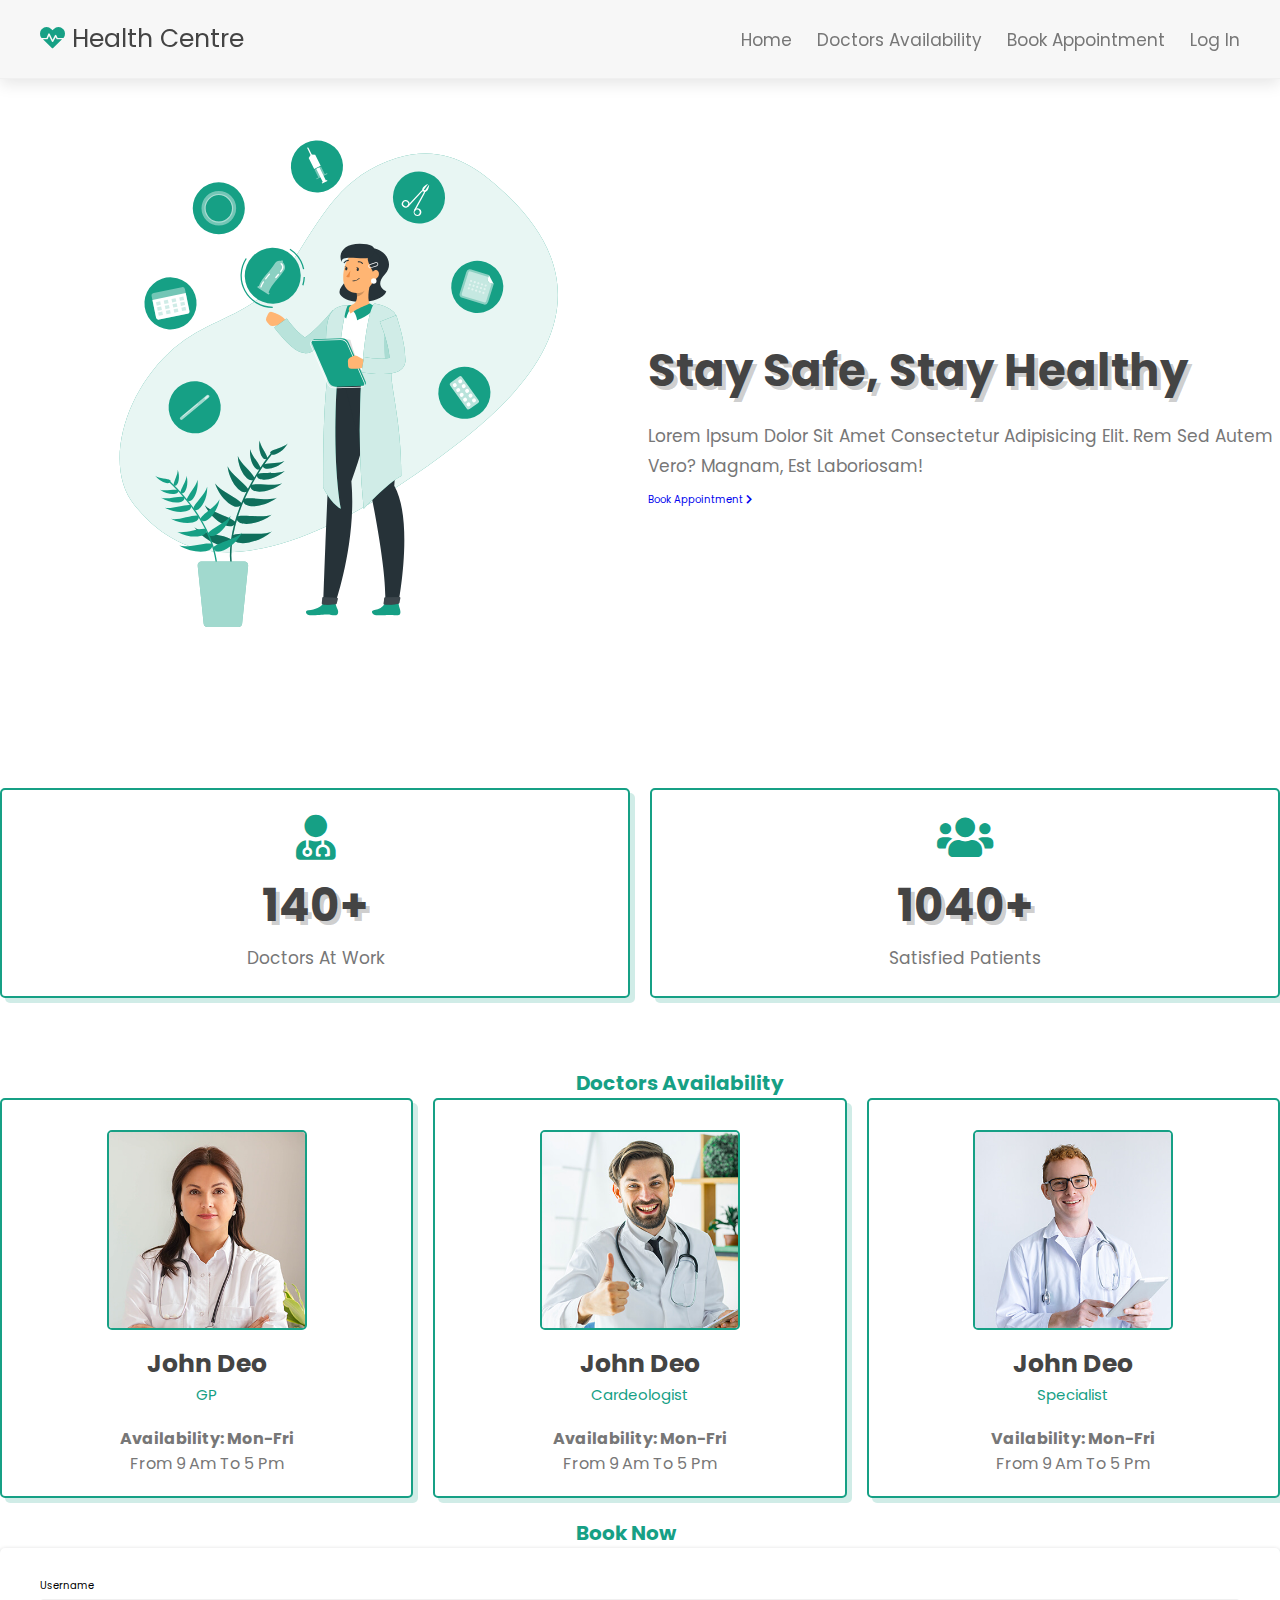
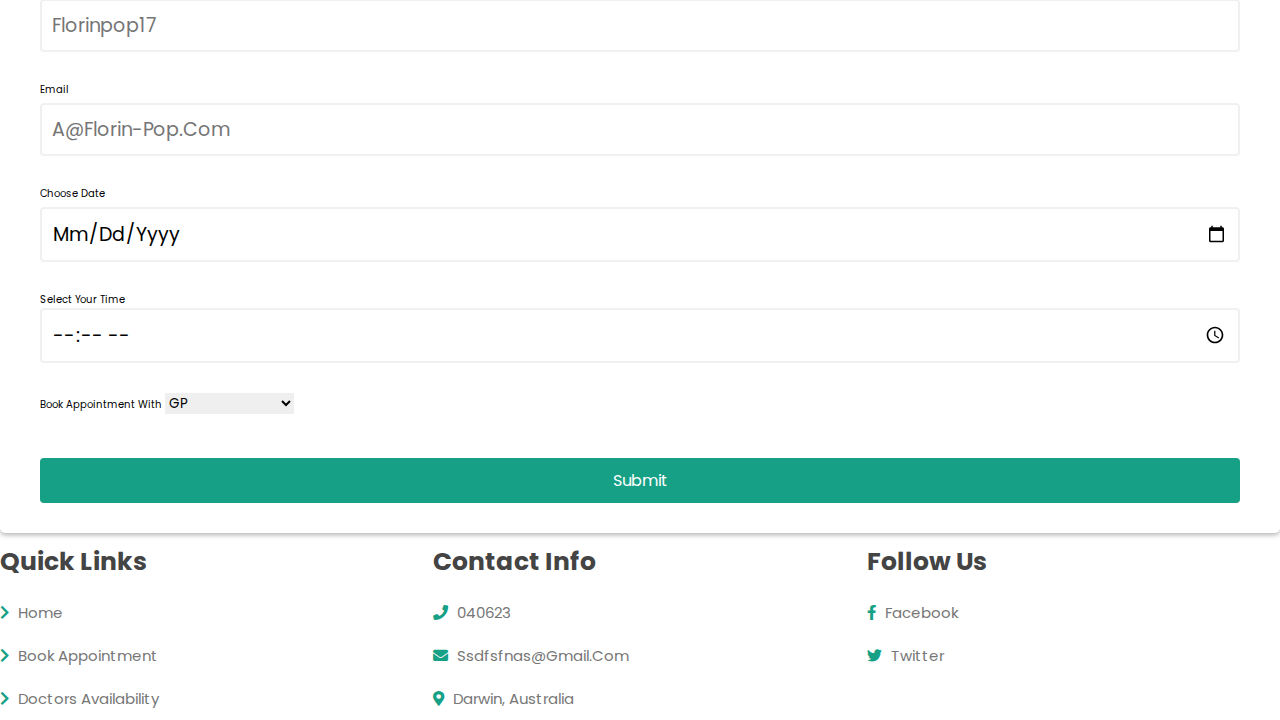
==== index.html @ 56c71dce "Add files via upload" ====
<!DOCTYPE html>
<html lang="en">
<head>
    <meta charset="UTF-8">
    <meta http-equiv="X-UA-Compatible" content="IE=edge">
    <meta name="viewport" content="width=device-width, initial-scale=1.0">
    <title>Online Appontment Book </title>

    <!-- font awesome cdn link  -->
    <link rel="stylesheet" href="https://cdnjs.cloudflare.com/ajax/libs/font-awesome/5.15.4/css/all.min.css">

    <!-- custom css file link  -->
    <link rel="stylesheet" href="css/style.css">

</head>
<body>
    
<!-- header section starts  -->

<header class="header">

    <a href="#" class="logo"> <i class="fas fa-heartbeat"></i> Health Centre </a>

    <nav class="navbar">
        <a href="#home">home</a>
        
        <a href="#doctors">Doctors Availability</a>
        <a href="#book ">Book Appointment</a>
        
        <a href="login.html">Log In</a>
    </nav>

    <div id="menu-btn" class="fas fa-bars"></div>

</header>

<!-- header section ends -->

<!-- home section starts  -->

<section class="home" id="home">

    <div class="image">
        <img src="image/home-img.svg" alt="">
    </div>

    <div class="content">
        <h3>stay safe, stay healthy</h3>
        <p>Lorem ipsum dolor sit amet consectetur adipisicing elit. Rem sed autem vero? Magnam, est laboriosam!</p>
        <a href="#book" class="btn"> Book Appointment <span class="fas fa-chevron-right"></span> </a>
    </div>

</section>

<!-- home section ends -->

<!-- icons section starts  -->

<section class="icons-container">

    <div class="icons">
        <i class="fas fa-user-md"></i>
        <h3>140+</h3>
        <p>doctors at work</p>
    </div>

    <div class="icons">
        <i class="fas fa-users"></i>
        <h3>1040+</h3>
        <p>satisfied patients</p>
    </div>

    

</section>

<!-- icons section ends -->






<!-- doctors section starts  -->

<section class="doctors" id="doctors">

    <h1 class="heading"> Doctors <span>Availability</span> </h1>

    <div class="box-container">

        <div class="box">
            <img src="image/doc-1.jpg" alt="">
            <h3>john deo</h3>
            <span>GP</span>
            <div class="share">
                <b>Availability: Mon-Fri</b>
                <br>
                <p1>from 9 am to 5 pm</p1> 
            </div>
        </div>

        <div class="box">
            <img src="image/doc-2.jpg" alt="">
            <h3>john deo</h3>
            <span>Cardeologist</span>
            <div class="share">
               <b>Availability: Mon-Fri</b>
               <br>
               <p1>from 9 am to 5 pm</p1> 
            </div>
        </div>

        <div class="box">
            <img src="image/doc-3.jpg" alt="">
            <h3>john deo</h3>
            <span>Specialist</span>
            <div class="share">
                <b>vailability: Mon-Fri</b>
                <br>
                <p1>from 9 am to 5 pm</p1> 
            </div>
        </div>

      
        </div>

    </div>

</section>

<!-- doctors section ends -->

<!-- booking section starts   -->

<section class="book" id="book">

    <h1 class="heading"> <span>book</span> now </h1>    

    <div class="container">
       
        <form class="form" id="form" class="form" action="submit.html" method="post" name="form" onsubmit="return validated()">
            <div class="form-control">
                <label for="username">Username</label>
                <input type="text" placeholder="florinpop17" id="username" />
                <i class="fas fa-check-circle"></i>
                <i class="fas fa-exclamation-circle"></i>
                <small>Error message</small>
            </div>
            <div class="form-control">
                <label for="username">Email</label>
                <input type="email" placeholder="a@florin-pop.com" id="email" />
                <i class="fas fa-check-circle"></i>
                <i class="fas fa-exclamation-circle"></i>
                <small>Error message</small>
            </div>


            <div class="form-control">
                <label for="Date">Choose date</label>
                <input type="date">
                </div>
                <div class="form-control">
                <p> Select Your Time</p>
                <input type="time">
                </div>
                <div class="form-control">
                    <label for="Appointment">Book Appointment with </label>
                    <select name="select" id="#">
                    <option value="1">GP</option>
                    <option value="2">Heart Specialist</option>
                    <option value="3">Cardiologist</option>
                    <option value="4">Anthoropologist</option>
                    
                    </select>
                    </div>



           
            
            <button>Submit</button>
        </form>
    </div>
    

</section>

<!-- booking section ends -->
 






<!-- footer section starts  -->

<section class="footer">

    <div class="box-container">

        <div class="box">
            <h3>quick links</h3>
            <a href="#"> <i class="fas fa-chevron-right"></i> home </a>
            <a href="#"> <i class="fas fa-chevron-right"></i> Book Appointment </a>
            <a href="#"> <i class="fas fa-chevron-right"></i> Doctors Availability </a>
      
        </div>


        <div class="box">
            <h3>contact info</h3>
            <a href="#"> <i class="fas fa-phone"></i> 040623 </a>
           
            <a href="#"> <i class="fas fa-envelope"></i> ssdfsfnas@gmail.com </a>
            
            <a href="#"> <i class="fas fa-map-marker-alt"></i> darwin, Australia </a>
        </div>

        <div class="box">
            <h3>follow us</h3>
            <a href="#"> <i class="fab fa-facebook-f"></i> facebook </a>
            <a href="#"> <i class="fab fa-twitter"></i> twitter </a>
            
        </div>

    </div>

   
</section>

<!-- footer section ends -->


















<!-- custom js file link  -->
<script src="js/script.js"></script>

</body>
</html>
---- css/style.css ----
@import url('https://fonts.googleapis.com/css2?family=Poppins:wght@100;200;300;400;500;600;700&display=swap');
@import url('https://fonts.googleapis.com/css?family=Muli&display=swap');
@import url('https://fonts.googleapis.com/css?family=Open+Sans:400,500&display=swap');

:root{
    --green:#16a085;
    --black:#444;
    --light-color:#777;
    --box-shadow:.5rem .5rem 0 rgba(22, 160, 133, .2);
    --text-shadow:.4rem .4rem 0 rgba(0, 0, 0, .2);
    --border:.2rem solid var(--green);
}

*{
    font-family: 'Poppins', sans-serif;
    margin:0; padding: 0;
    box-sizing: border-box;
    outline: none; border: none;
    text-transform: capitalize;
    transition: all .2s ease-out;
    text-decoration: none;
}

html{
    font-size: 62.5%;
    overflow-x: hidden;
    scroll-padding-top: 7rem;
    scroll-behavior: smooth;
}


.header{
    padding:2rem 9%;
    position: fixed;
    font-size: 2rem;
    top:0; left: 0; right: 0;
    z-index: 1000;
    box-shadow: 0 .5rem 1.5rem rgba(0, 0, 0, .1);
    display: flex;
    align-items: center;
    justify-content: space-between;
    background: #fff;
}

.header .logo{
    font-size: 2.5rem;
    color: var(--black);
}

.header .logo i{
    color: var(--green);
}

.header .navbar a{
    font-size: 1.7rem;
    color: var(--light-color);
    margin-left: 2rem;
}

.header .navbar a:hover{
    color: var(--green);
}

#menu-btn{
    font-size: 2.5rem;
    border-radius: .5rem;
    background: #eee;
    color:var(--green);
    padding: 1rem 1.5rem;
    cursor: pointer;
    display: none;
}

.home{
    display: flex;
    align-items: center;
    flex-wrap: wrap;
    gap:1.5rem;
    padding-top: 10rem;
}

.home .image{
    flex:1 1 45rem;
}

.home .image img{
    width: 100%;
}

.home .content{
    flex:1 1 45rem;
}

.home .content h3{
    font-size: 4.5rem;
    color:var(--black);
    line-height: 1.8;
    text-shadow: var(--text-shadow);
}

.home .content p{
    font-size: 1.7rem;
    color:var(--light-color);
    line-height: 1.8;
    padding: 1rem 0;
}

.icons-container{
    display: grid;
    gap:2rem;
    grid-template-columns: repeat(auto-fit, minmax(20rem, 1fr));
    padding-top: 5rem;
    padding-bottom: 5rem;
}

.icons-container .icons{
    border:var(--border);
    box-shadow: var(--box-shadow);
    border-radius: .5rem;
    text-align: center;
    padding: 2.5rem;
}

.icons-container .icons i{
    font-size: 4.5rem;
    color:var(--green);
    padding-bottom: .7rem;
}

.icons-container .icons h3{
    font-size: 4.5rem;
    color:var(--black);
    padding: .5rem 0;
    text-shadow: var(--text-shadow);
}

.icons-container .icons p{
    font-size: 1.7rem;
    color:var(--light-color);
}





.doctors .box-container{
    display: grid;
    grid-template-columns: repeat(auto-fit, minmax(30rem, 1fr));
    gap:2rem;
}

.doctors .box-container .box{
    text-align: center;
    background:#fff;
    border-radius: .5rem;
    border:var(--border);
    box-shadow: var(--box-shadow);
    padding:2rem;
}

.doctors .box-container .box img{
    height: 20rem;
    border:var(--border);
    border-radius: .5rem;
    margin-top: 1rem;
    margin-bottom: 1rem;
}

.doctors .box-container .box h3{
    color:var(--black);
    font-size: 2.5rem;
}

.doctors .box-container .box span{
    color:var(--green);
    font-size: 1.5rem;
}

.doctors .box-container .box .share{
    padding-top: 2rem;
}

.doctors .box-container .box .share b, p1 {
   color:var(--light-color);
   font-size: 12pt;
}


.doctors .box-container .box .share a{
    height: 5rem;
    width: 5rem;
    line-height: 4.5rem;
    font-size: 2rem;
    color:var(--green);
    border-radius: .5rem;
    border:var(--border);
    margin:.3rem;
}

.doctors .box-container .box .share a:hover{
    background:var(--green);
    color:#fff;
    box-shadow: var(--box-shadow);
}



.container {
	background-color: #fff;
	border-radius: 5px;
	box-shadow: 0 2px 5px rgba(0, 0, 0, 0.3);
	overflow: hidden;
	width: 100%;
	max-width: 100%;
}

.header {
	border-bottom: 1px solid #f0f0f0;
	background-color: #f7f7f7;
	padding: 20px 40px;
}

.header h2 {
	margin: 0;
}
.heading{
   
    color:var(--green);
    margin-top: 2rem;
    margin-left: 45%;
    font-size: 2rem;
   
}

.form {
	padding: 30px 40px;	
}

.form-control {
	margin-bottom: 10px;
	padding-bottom: 20px;
	position: relative;
}

.form-control label {
	display: inline-block;
	margin-bottom: 5px;
}

.form-control input {
	border: 2px solid #f0f0f0;
	border-radius: 4px;
	display: block;
	font-family: inherit;
	font-size: 19px;
	padding: 10px;
	width: 100%;
}

.form-control input:focus {
	outline: 0;
	border-color: #777;
}

.form-control.success input {
	border-color: #2ecc71;
}

.form-control.error input {
	border-color: #e74c3c;
}

.form-control i {
	visibility: hidden;
	position: absolute;
	top: 40px;
	right: 10px;
}

.form-control.success i.fa-check-circle {
	color: #2ecc71;
	visibility: visible;
}

.form-control.error i.fa-exclamation-circle {
	color: #e74c3c;
	visibility: visible;
}

.form-control small {
	color: #e74c3c;
	position: absolute;
	bottom: 0;
	left: 0;
	visibility: hidden;
}

.form-control.error small {
	visibility: visible;
}

.form button {
	background-color:var(--green);
	border: 2px solid var(red);
	border-radius: 4px;
	color: #fff;
	display: block;
	font-family: inherit;
	font-size: 16px;
	padding: 10px;
	margin-top: 20px;
	width: 100%;
}



.footer .box-container{
    display: grid;
    grid-template-columns: repeat(auto-fit, minmax(22rem, 1fr));
    gap:2rem;
}

.footer .box-container .box h3{
    font-size: 2.5rem;
    color:var(--black);
    padding: 1rem 0;
}

.footer .box-container .box a{
    display: block;
    font-size: 1.5rem;
    color:var(--light-color);
    padding: 1rem 0;
}

.footer .box-container .box a i{
    padding-right: .5rem;
    color:var(--green);
}

.footer .box-container .box a:hover i{
    padding-right:2rem;
}

.footer .credit{
    padding: 1rem;
    padding-top: 2rem;
    margin-top: 2rem;
    text-align: center;
    font-size: 2rem;
    color:var(--light-color);
    border-top: .1rem solid rgba(0, 0, 0, .1);
}

.footer .credit span{
    color:var(--green);
}









/* media queries  */
@media (max-width:991px){

    html{
        font-size: 55%;
    }

    .header{
        padding: 2rem;
    }

    section{
        padding:2rem;
    }

}

@media (max-width:768px){

    #menu-btn{
        display: initial;
    }

    .header .navbar{
        position: absolute;
        top:115%; right: 2rem;
        border-radius: .5rem;
        box-shadow: var(--box-shadow);
        width: 30rem;
        border: var(--border);
        background: #fff;
        transform: scale(0);
        opacity: 0;
        transform-origin: top right;
        transition: none;
    }

    .header .navbar.active{
        transform: scale(1);
        opacity: 1;
        transition: .2s ease-out;
    }

    .header .navbar a{
        font-size: 2rem;
        display: block;
        margin:2.5rem;
    }

}

@media (max-width:450px){

    html{
        font-size: 50%;
    }

}
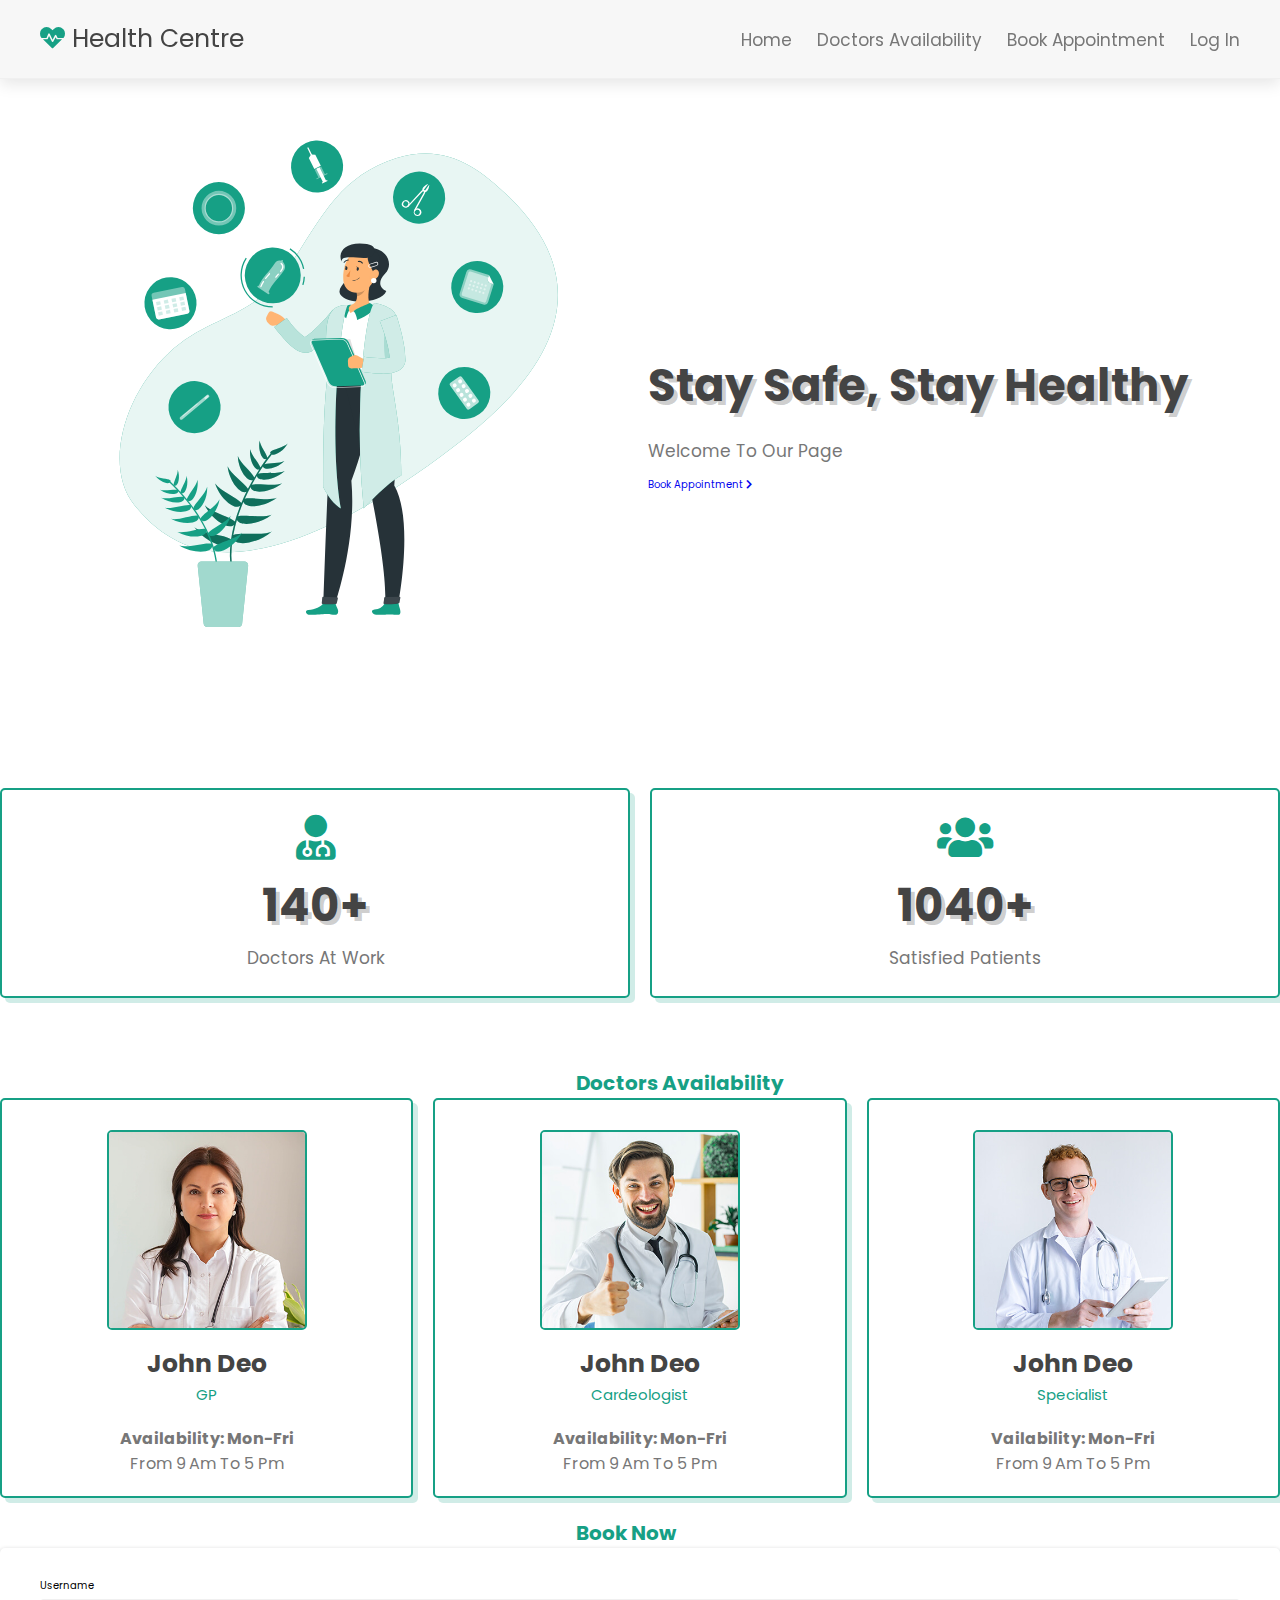
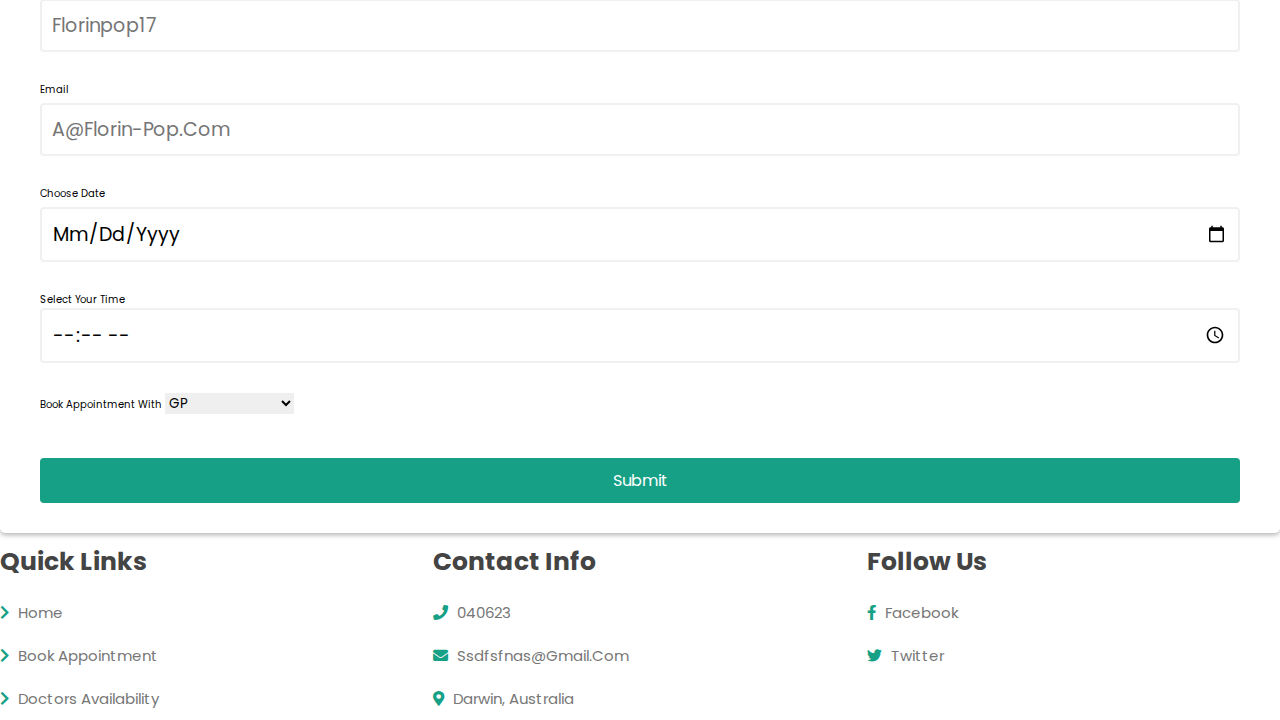
==== commit 49a53dca: "Update index.html" ====
--- a/index.html
+++ b/index.html
@@ -46,7 +46,7 @@
 
     <div class="content">
         <h3>stay safe, stay healthy</h3>
-        <p>Lorem ipsum dolor sit amet consectetur adipisicing elit. Rem sed autem vero? Magnam, est laboriosam!</p>
+        <p>Welcome to our page</p>
         <a href="#book" class="btn"> Book Appointment <span class="fas fa-chevron-right"></span> </a>
     </div>
 
@@ -253,4 +253,4 @@
 <script src="js/script.js"></script>
 
 </body>
-</html>+</html>
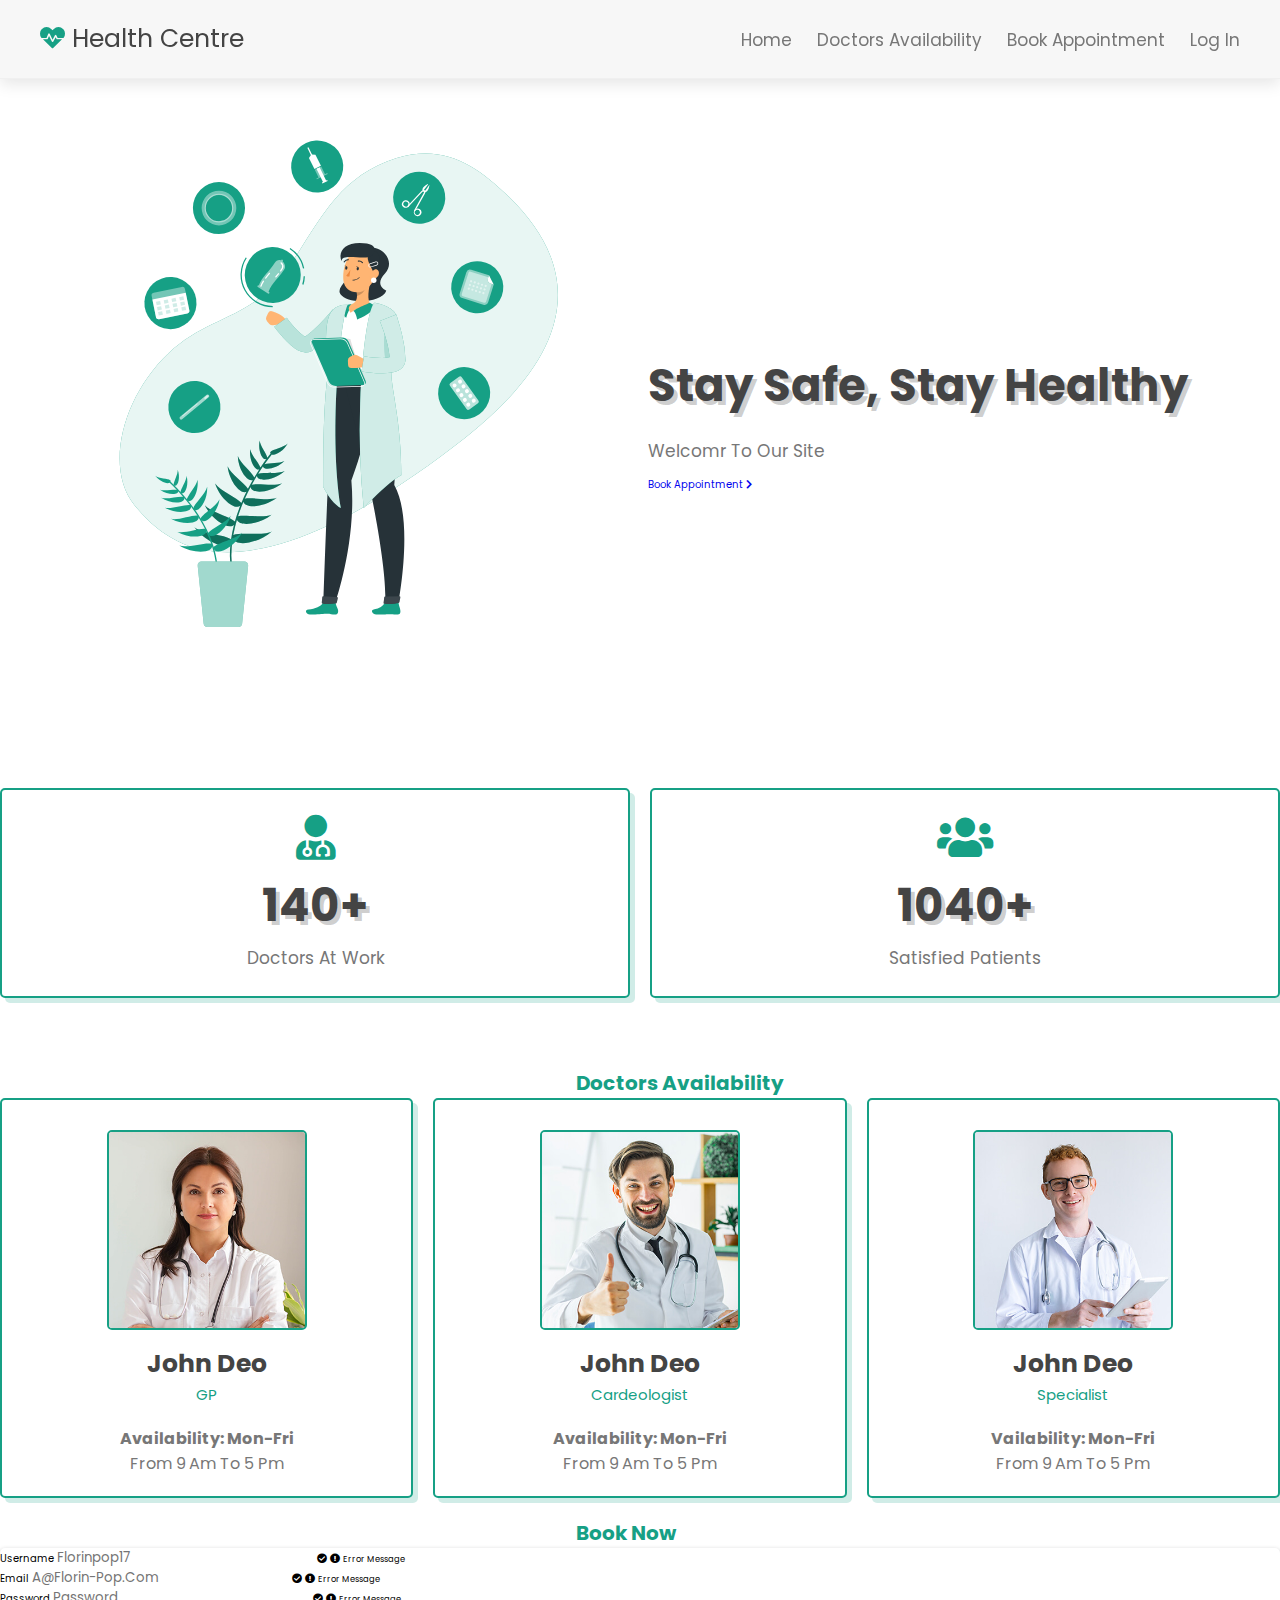
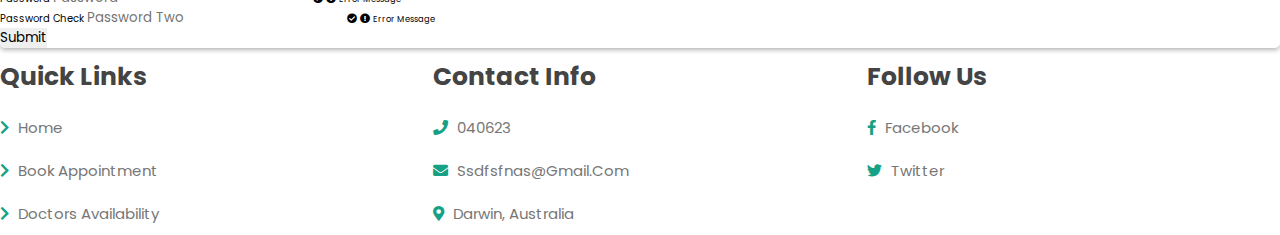
==== commit 15747316: "Add files via upload" ====
--- a/index.html
+++ b/index.html
@@ -46,7 +46,7 @@
 
     <div class="content">
         <h3>stay safe, stay healthy</h3>
-        <p>Welcome to our page</p>
+        <p>Welcomr to our site</p>
         <a href="#book" class="btn"> Book Appointment <span class="fas fa-chevron-right"></span> </a>
     </div>
 
@@ -138,8 +138,8 @@
     <h1 class="heading"> <span>book</span> now </h1>    
 
     <div class="container">
-       
-        <form class="form" id="form" class="form" action="submit.html" method="post" name="form" onsubmit="return validated()">
+        
+        <form id="form" class="form">
             <div class="form-control">
                 <label for="username">Username</label>
                 <input type="text" placeholder="florinpop17" id="username" />
@@ -154,35 +154,26 @@
                 <i class="fas fa-exclamation-circle"></i>
                 <small>Error message</small>
             </div>
-
-
-            <div class="form-control">
-                <label for="Date">Choose date</label>
-                <input type="date">
-                </div>
-                <div class="form-control">
-                <p> Select Your Time</p>
-                <input type="time">
-                </div>
-                <div class="form-control">
-                    <label for="Appointment">Book Appointment with </label>
-                    <select name="select" id="#">
-                    <option value="1">GP</option>
-                    <option value="2">Heart Specialist</option>
-                    <option value="3">Cardiologist</option>
-                    <option value="4">Anthoropologist</option>
-                    
-                    </select>
-                    </div>
-
-
-
-           
-            
+            <div class="form-control">
+                <label for="username">Password</label>
+                <input type="password" placeholder="Password" id="password"/>
+                <i class="fas fa-check-circle"></i>
+                <i class="fas fa-exclamation-circle"></i>
+                <small>Error message</small>
+            </div>
+            <div class="form-control">
+                <label for="username">Password check</label>
+                <input type="password" placeholder="Password two" id="password2"/>
+                <i class="fas fa-check-circle"></i>
+                <i class="fas fa-exclamation-circle"></i>
+                <small>Error message</small>
+            </div>
             <button>Submit</button>
         </form>
     </div>
     
+   
+      
 
 </section>
 
@@ -253,4 +244,4 @@
 <script src="js/script.js"></script>
 
 </body>
-</html>
+</html>--- a/css/style.css
+++ b/css/style.css
@@ -232,85 +232,7 @@
    
 }
 
-.form {
-	padding: 30px 40px;	
-}
-
-.form-control {
-	margin-bottom: 10px;
-	padding-bottom: 20px;
-	position: relative;
-}
-
-.form-control label {
-	display: inline-block;
-	margin-bottom: 5px;
-}
-
-.form-control input {
-	border: 2px solid #f0f0f0;
-	border-radius: 4px;
-	display: block;
-	font-family: inherit;
-	font-size: 19px;
-	padding: 10px;
-	width: 100%;
-}
-
-.form-control input:focus {
-	outline: 0;
-	border-color: #777;
-}
-
-.form-control.success input {
-	border-color: #2ecc71;
-}
-
-.form-control.error input {
-	border-color: #e74c3c;
-}
-
-.form-control i {
-	visibility: hidden;
-	position: absolute;
-	top: 40px;
-	right: 10px;
-}
-
-.form-control.success i.fa-check-circle {
-	color: #2ecc71;
-	visibility: visible;
-}
-
-.form-control.error i.fa-exclamation-circle {
-	color: #e74c3c;
-	visibility: visible;
-}
-
-.form-control small {
-	color: #e74c3c;
-	position: absolute;
-	bottom: 0;
-	left: 0;
-	visibility: hidden;
-}
-
-.form-control.error small {
-	visibility: visible;
-}
-
-.form button {
-	background-color:var(--green);
-	border: 2px solid var(red);
-	border-radius: 4px;
-	color: #fff;
-	display: block;
-	font-family: inherit;
-	font-size: 16px;
-	padding: 10px;
-	margin-top: 20px;
-	width: 100%;
-}
+
 
 
 
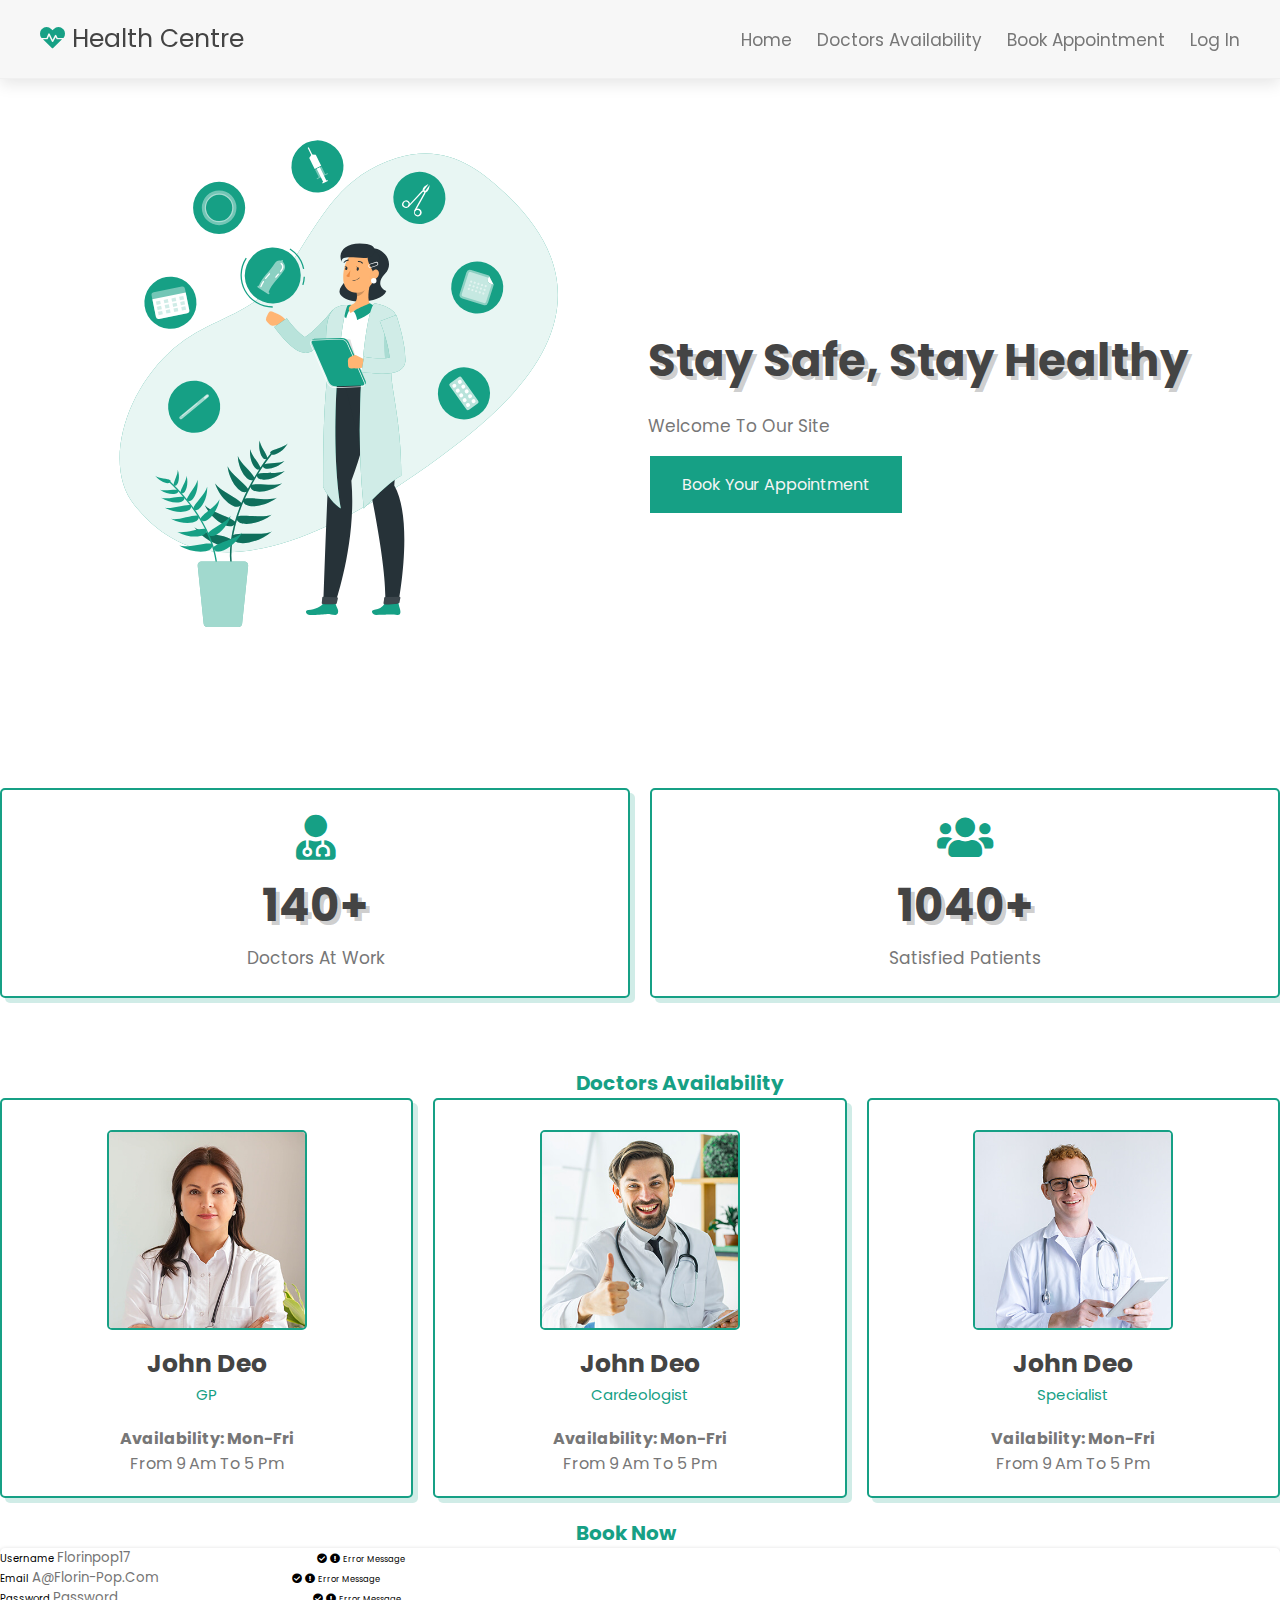
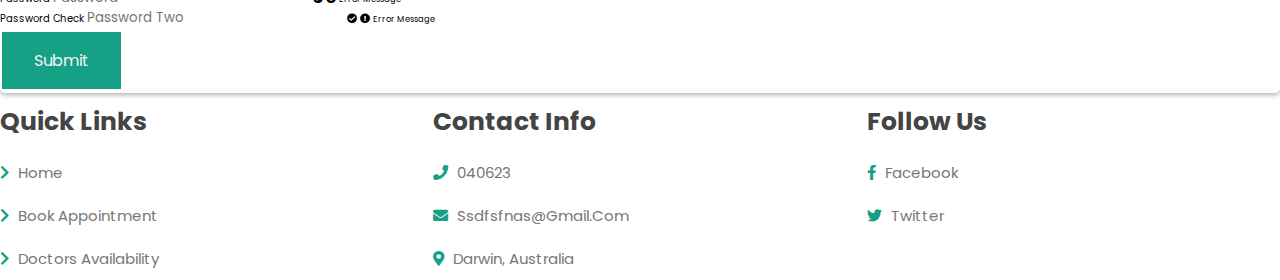
==== commit b1508df5: "validation red" ====
--- a/index.html
+++ b/index.html
@@ -25,7 +25,7 @@
         <a href="#home">home</a>
         
         <a href="#doctors">Doctors Availability</a>
-        <a href="#book ">Book Appointment</a>
+        <a href="#rego-form.html ">Book Appointment</a>
         
         <a href="login.html">Log In</a>
     </nav>
@@ -46,8 +46,10 @@
 
     <div class="content">
         <h3>stay safe, stay healthy</h3>
-        <p>Welcomr to our site</p>
-        <a href="#book" class="btn"> Book Appointment <span class="fas fa-chevron-right"></span> </a>
+        <p>Welcome to our site</p>
+        <a href="login.html">
+         <button  class="button">Book your Appointment</button> 
+       </a>
     </div>
 
 </section>
--- a/css/style.css
+++ b/css/style.css
@@ -79,6 +79,23 @@
     padding-top: 10rem;
 }
 
+button {
+    background-color: var(--green) ;
+    border: none;
+    color:whitesmoke;
+    padding: 16px 32px;
+    text-align: center;
+    text-decoration: none;
+    display: inline-block;
+    font-size: 16px;
+    margin: 4px 2px;
+    transition-duration: 0.4s;
+    cursor: pointer;
+  }
+  .button:hover {
+    background-color: var(--black);
+    color:var(--green);
+  }
 .home .image{
     flex:1 1 45rem;
 }
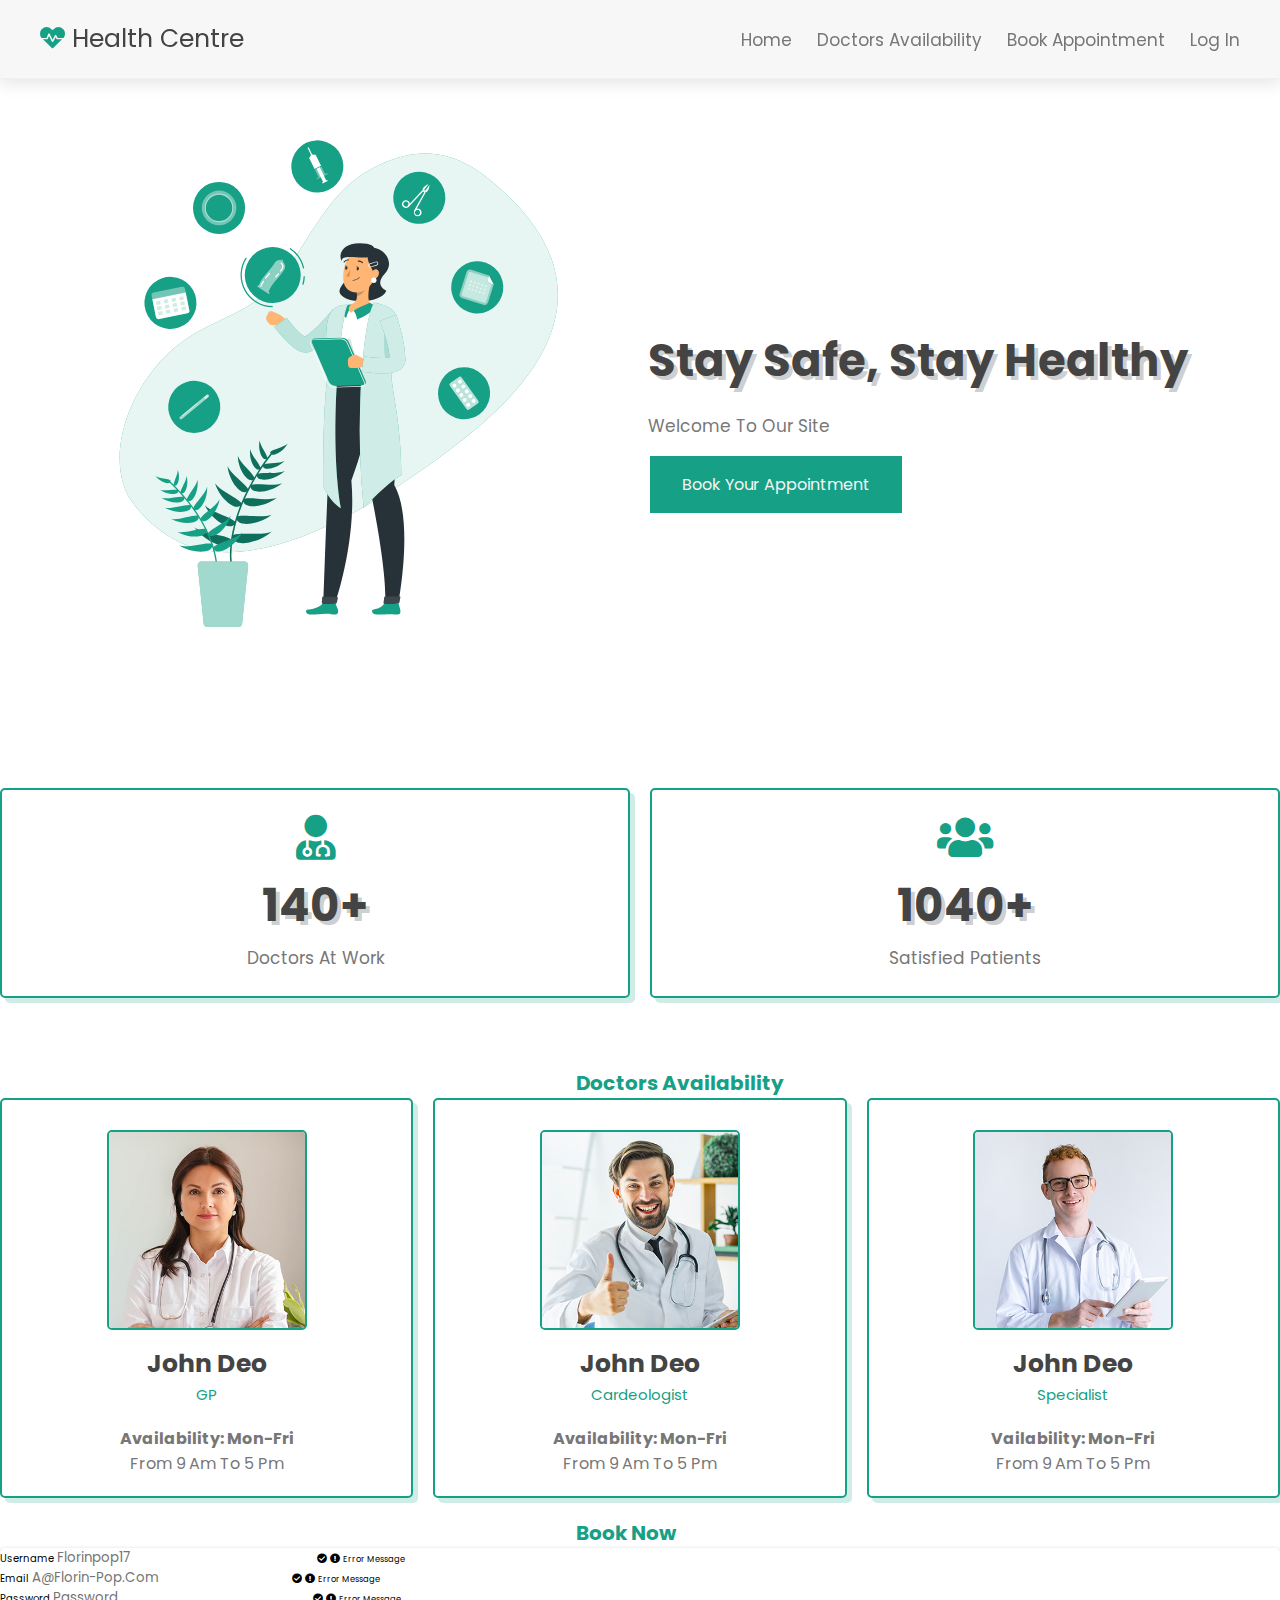
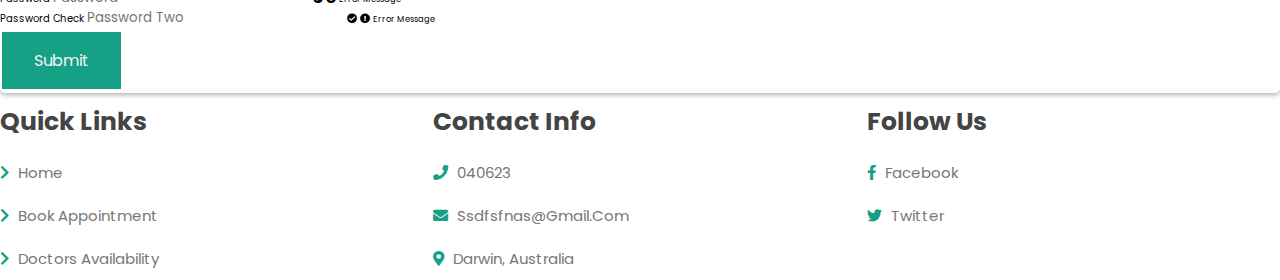
==== commit ec3f0854: "validation" ====
--- a/index.html
+++ b/index.html
@@ -25,7 +25,7 @@
         <a href="#home">home</a>
         
         <a href="#doctors">Doctors Availability</a>
-        <a href="#rego-form.html ">Book Appointment</a>
+        <a href="rego-form.html ">Book Appointment</a>
         
         <a href="login.html">Log In</a>
     </nav>
@@ -47,7 +47,7 @@
     <div class="content">
         <h3>stay safe, stay healthy</h3>
         <p>Welcome to our site</p>
-        <a href="login.html">
+        <a href="rego-form.html">
          <button  class="button">Book your Appointment</button> 
        </a>
     </div>
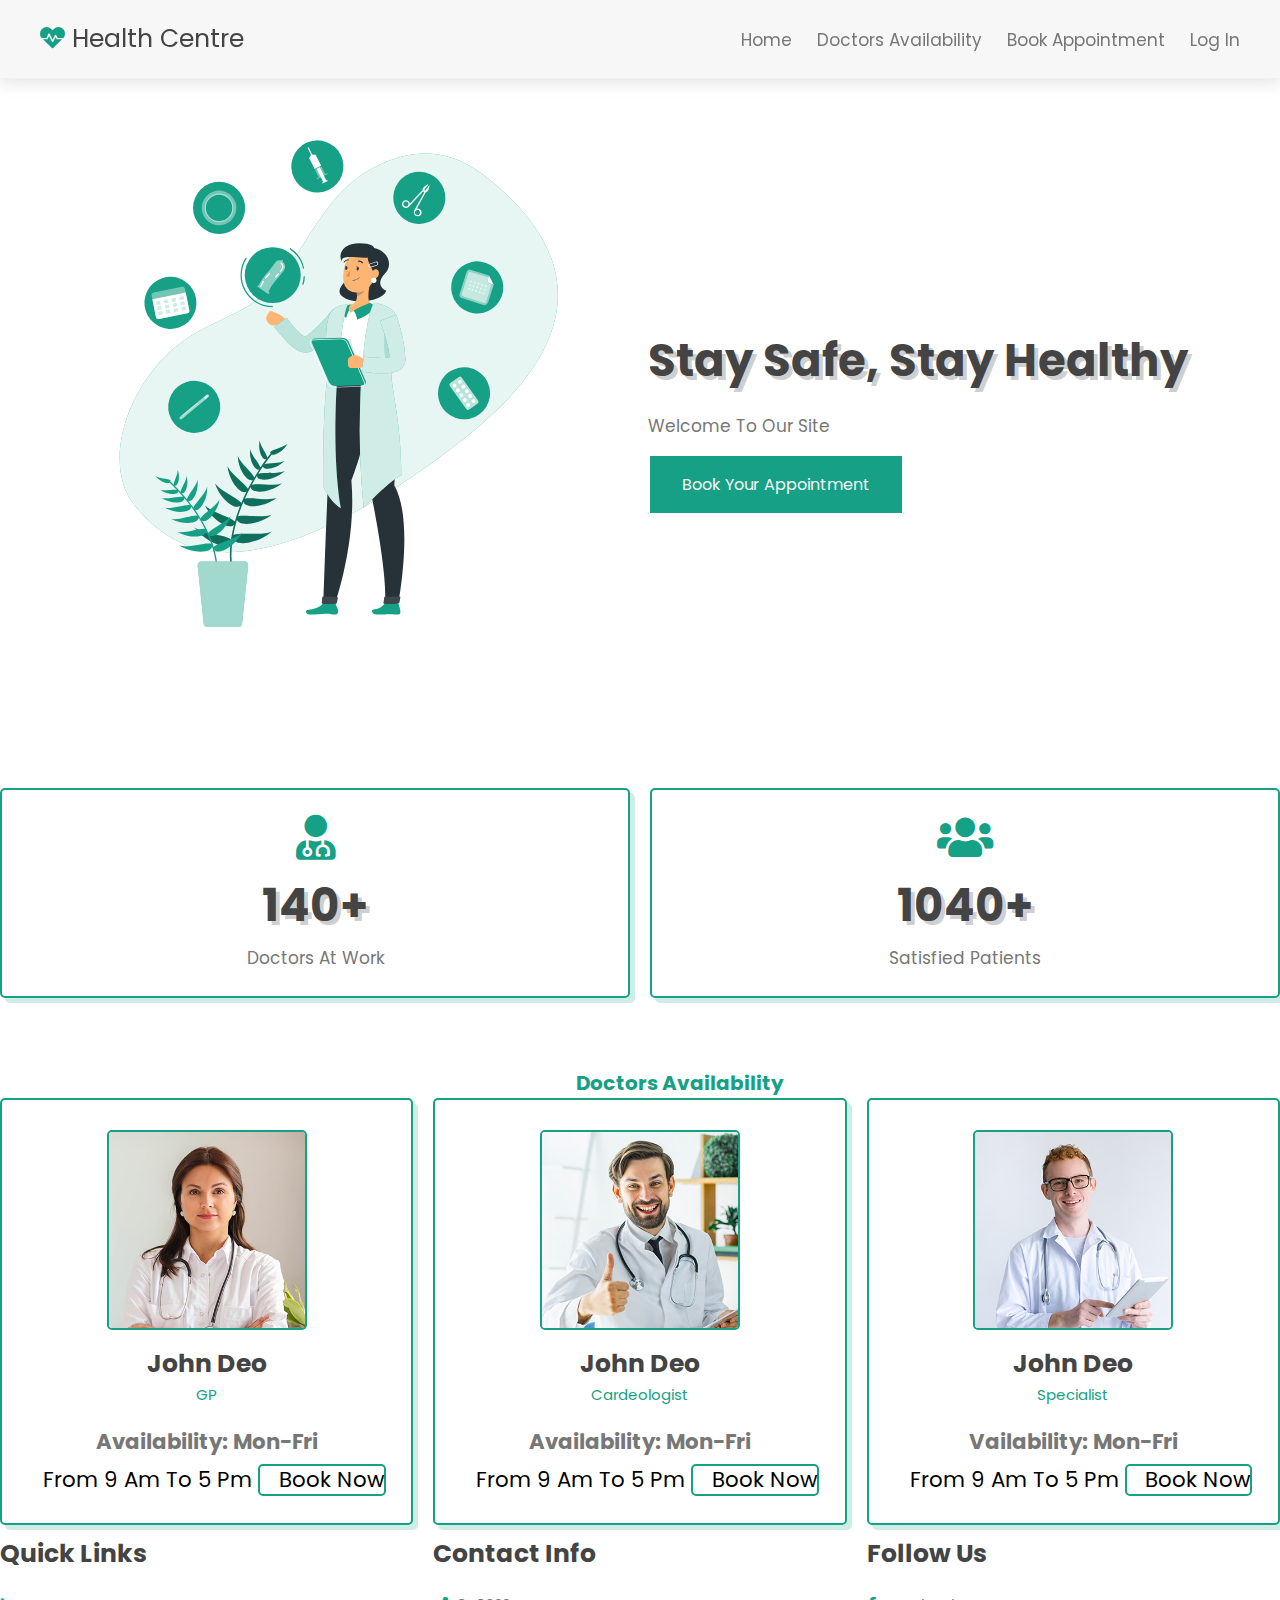
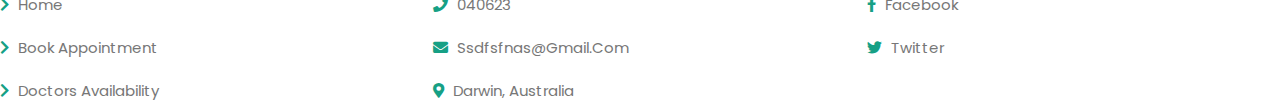
==== commit 30dc1a3a: "button added with doctors availabilty" ====
--- a/index.html
+++ b/index.html
@@ -99,6 +99,9 @@
                 <b>Availability: Mon-Fri</b>
                 <br>
                 <p1>from 9 am to 5 pm</p1> 
+                <a href="rego-form.html">
+                    <p1>Book Now </p1>  
+                  </a>
             </div>
         </div>
 
@@ -110,6 +113,9 @@
                <b>Availability: Mon-Fri</b>
                <br>
                <p1>from 9 am to 5 pm</p1> 
+               <a href="rego-form.html">
+                <p1>Book Now </p1>  
+              </a>
             </div>
         </div>
 
@@ -121,6 +127,9 @@
                 <b>vailability: Mon-Fri</b>
                 <br>
                 <p1>from 9 am to 5 pm</p1> 
+                <a href="rego-form.html">
+                    <p1>Book Now </p1>  
+                  </a>
             </div>
         </div>
 
@@ -132,58 +141,6 @@
 </section>
 
 <!-- doctors section ends -->
-
-<!-- booking section starts   -->
-
-<section class="book" id="book">
-
-    <h1 class="heading"> <span>book</span> now </h1>    
-
-    <div class="container">
-        
-        <form id="form" class="form">
-            <div class="form-control">
-                <label for="username">Username</label>
-                <input type="text" placeholder="florinpop17" id="username" />
-                <i class="fas fa-check-circle"></i>
-                <i class="fas fa-exclamation-circle"></i>
-                <small>Error message</small>
-            </div>
-            <div class="form-control">
-                <label for="username">Email</label>
-                <input type="email" placeholder="a@florin-pop.com" id="email" />
-                <i class="fas fa-check-circle"></i>
-                <i class="fas fa-exclamation-circle"></i>
-                <small>Error message</small>
-            </div>
-            <div class="form-control">
-                <label for="username">Password</label>
-                <input type="password" placeholder="Password" id="password"/>
-                <i class="fas fa-check-circle"></i>
-                <i class="fas fa-exclamation-circle"></i>
-                <small>Error message</small>
-            </div>
-            <div class="form-control">
-                <label for="username">Password check</label>
-                <input type="password" placeholder="Password two" id="password2"/>
-                <i class="fas fa-check-circle"></i>
-                <i class="fas fa-exclamation-circle"></i>
-                <small>Error message</small>
-            </div>
-            <button>Submit</button>
-        </form>
-    </div>
-    
-   
-      
-
-</section>
-
-<!-- booking section ends -->
- 
-
-
-
 
 
 
--- a/css/style.css
+++ b/css/style.css
@@ -197,9 +197,21 @@
     padding-top: 2rem;
 }
 
-.doctors .box-container .box .share b, p1 {
+.doctors .box-container .box .share b, p1{
    color:var(--light-color);
-   font-size: 12pt;
+   font-size: 16pt;
+}
+.doctors .box-container .box.share, p1{
+    margin-left: 5%;
+    color: black;
+    
+    background: transparent;
+   
+}
+
+.doctors .box-container .box.share, p1:hover{
+    background-color: var(--green);
+    color: white;
 }
 
 
@@ -219,6 +231,7 @@
     color:#fff;
     box-shadow: var(--box-shadow);
 }
+
 
 
 
@@ -254,6 +267,7 @@
 
 
 .footer .box-container{
+    position: relative;
     display: grid;
     grid-template-columns: repeat(auto-fit, minmax(22rem, 1fr));
     gap:2rem;
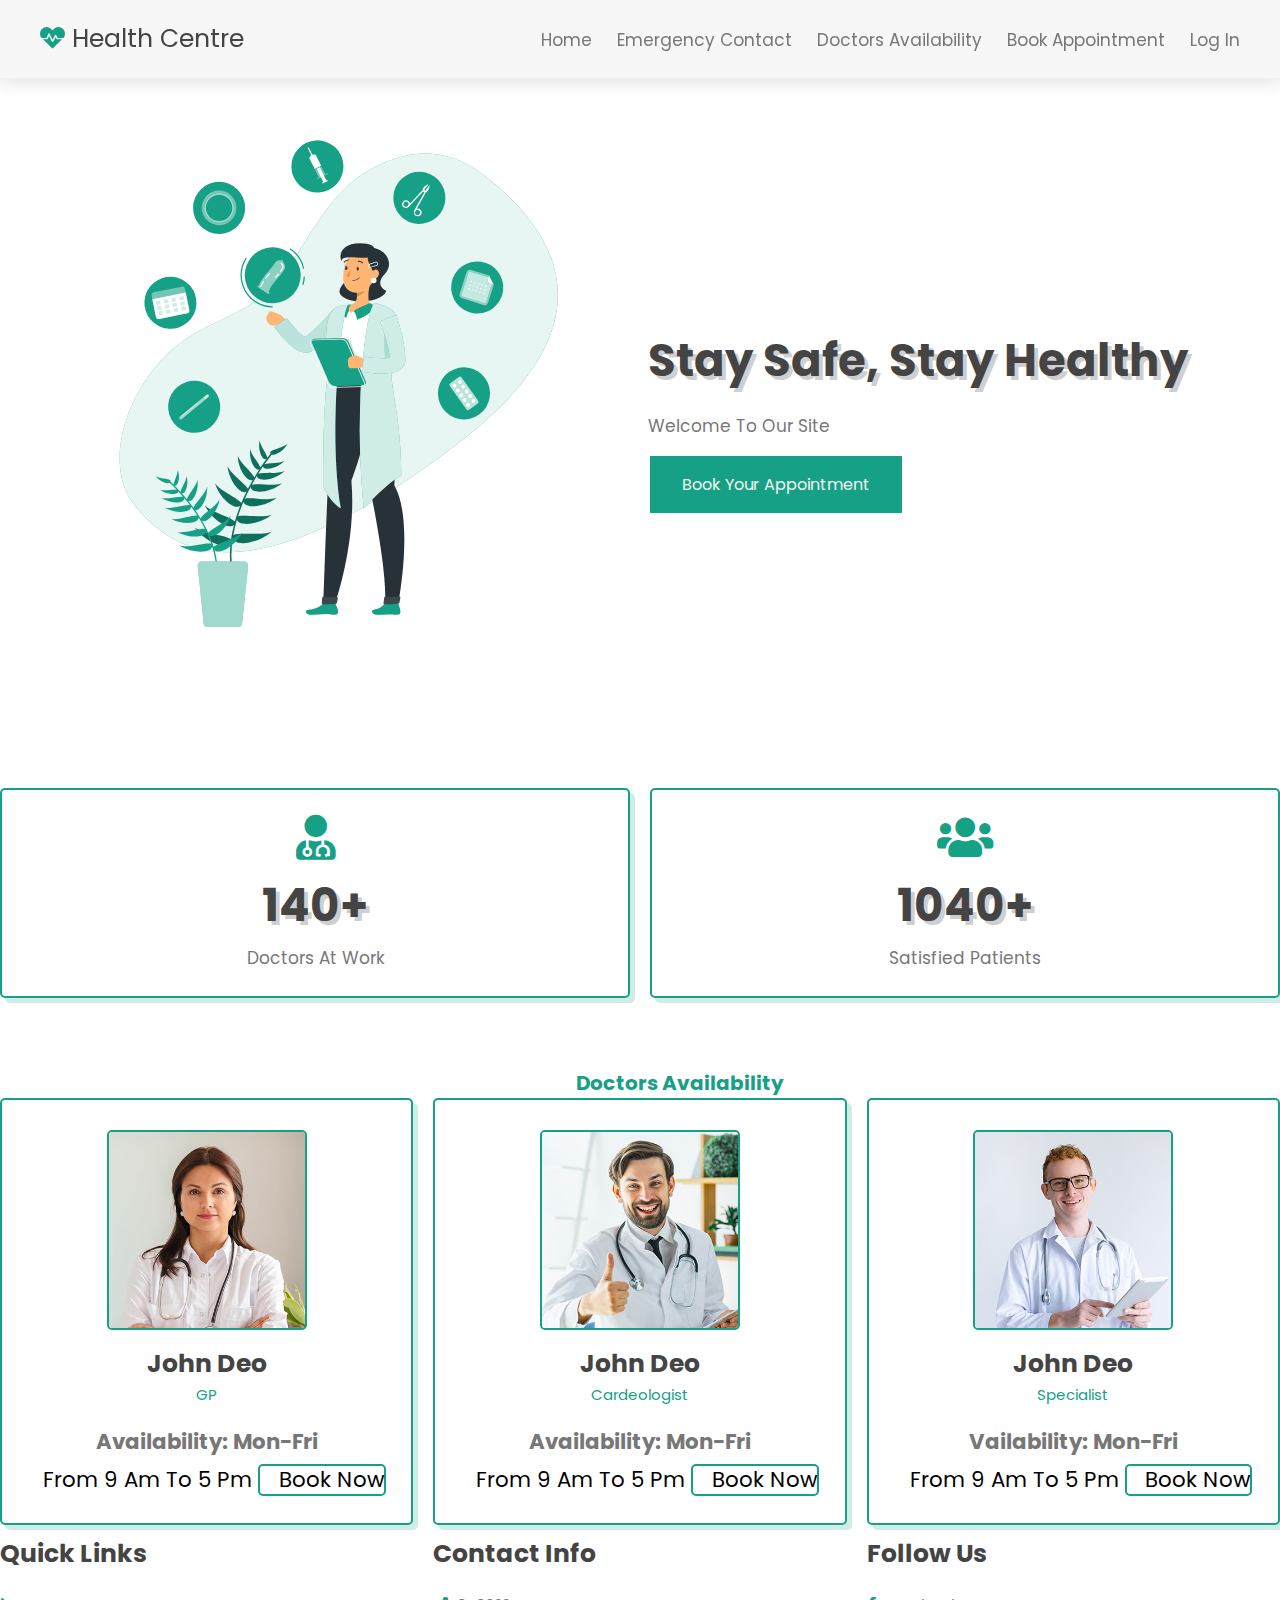
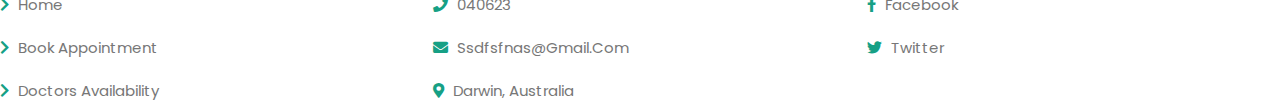
==== commit 9835cffd: "Emergency contact page created" ====
--- a/index.html
+++ b/index.html
@@ -23,7 +23,7 @@
 
     <nav class="navbar">
         <a href="#home">home</a>
-        
+        <a href="doc.html">Emergency contact</a>
         <a href="#doctors">Doctors Availability</a>
         <a href="rego-form.html ">Book Appointment</a>
         
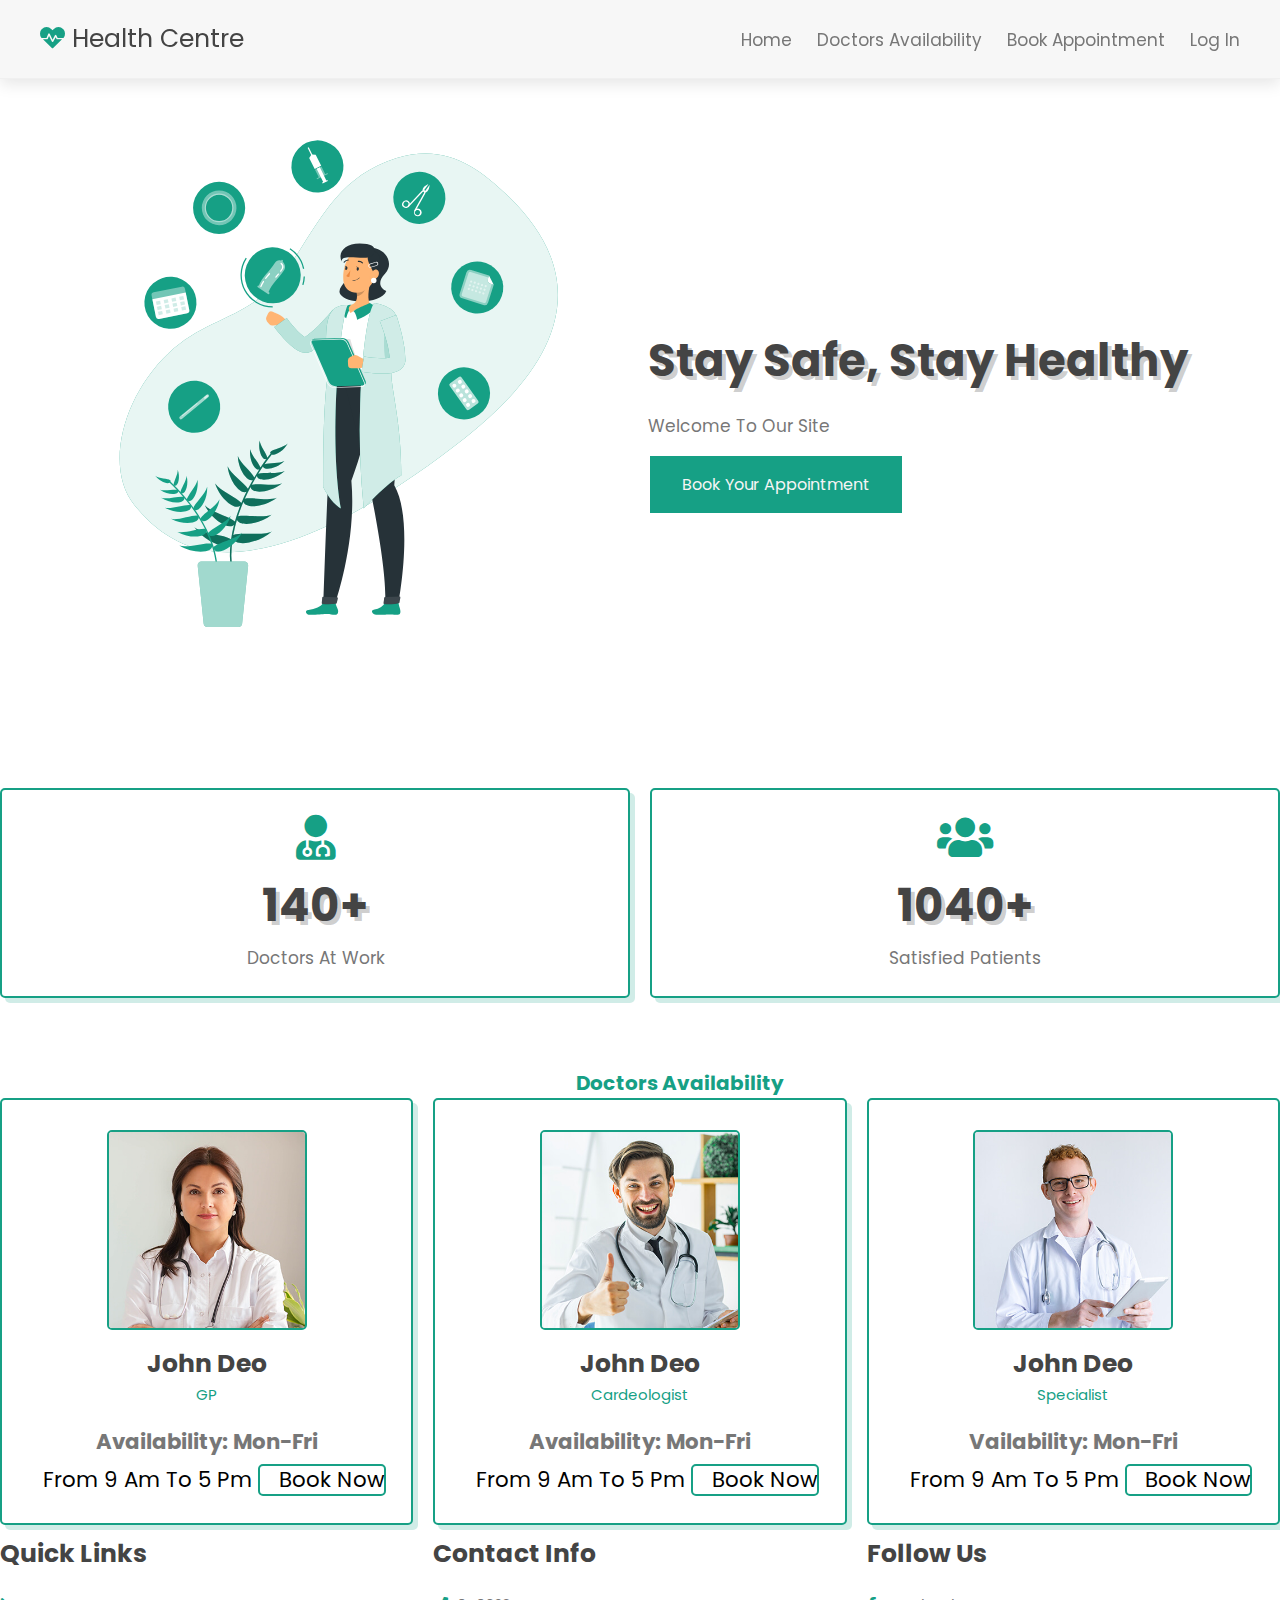
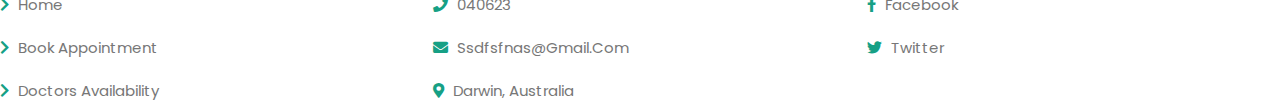
==== commit b4940aae: "all" ====
--- a/index.html
+++ b/index.html
@@ -23,7 +23,7 @@
 
     <nav class="navbar">
         <a href="#home">home</a>
-        <a href="doc.html">Emergency contact</a>
+        
         <a href="#doctors">Doctors Availability</a>
         <a href="rego-form.html ">Book Appointment</a>
         
